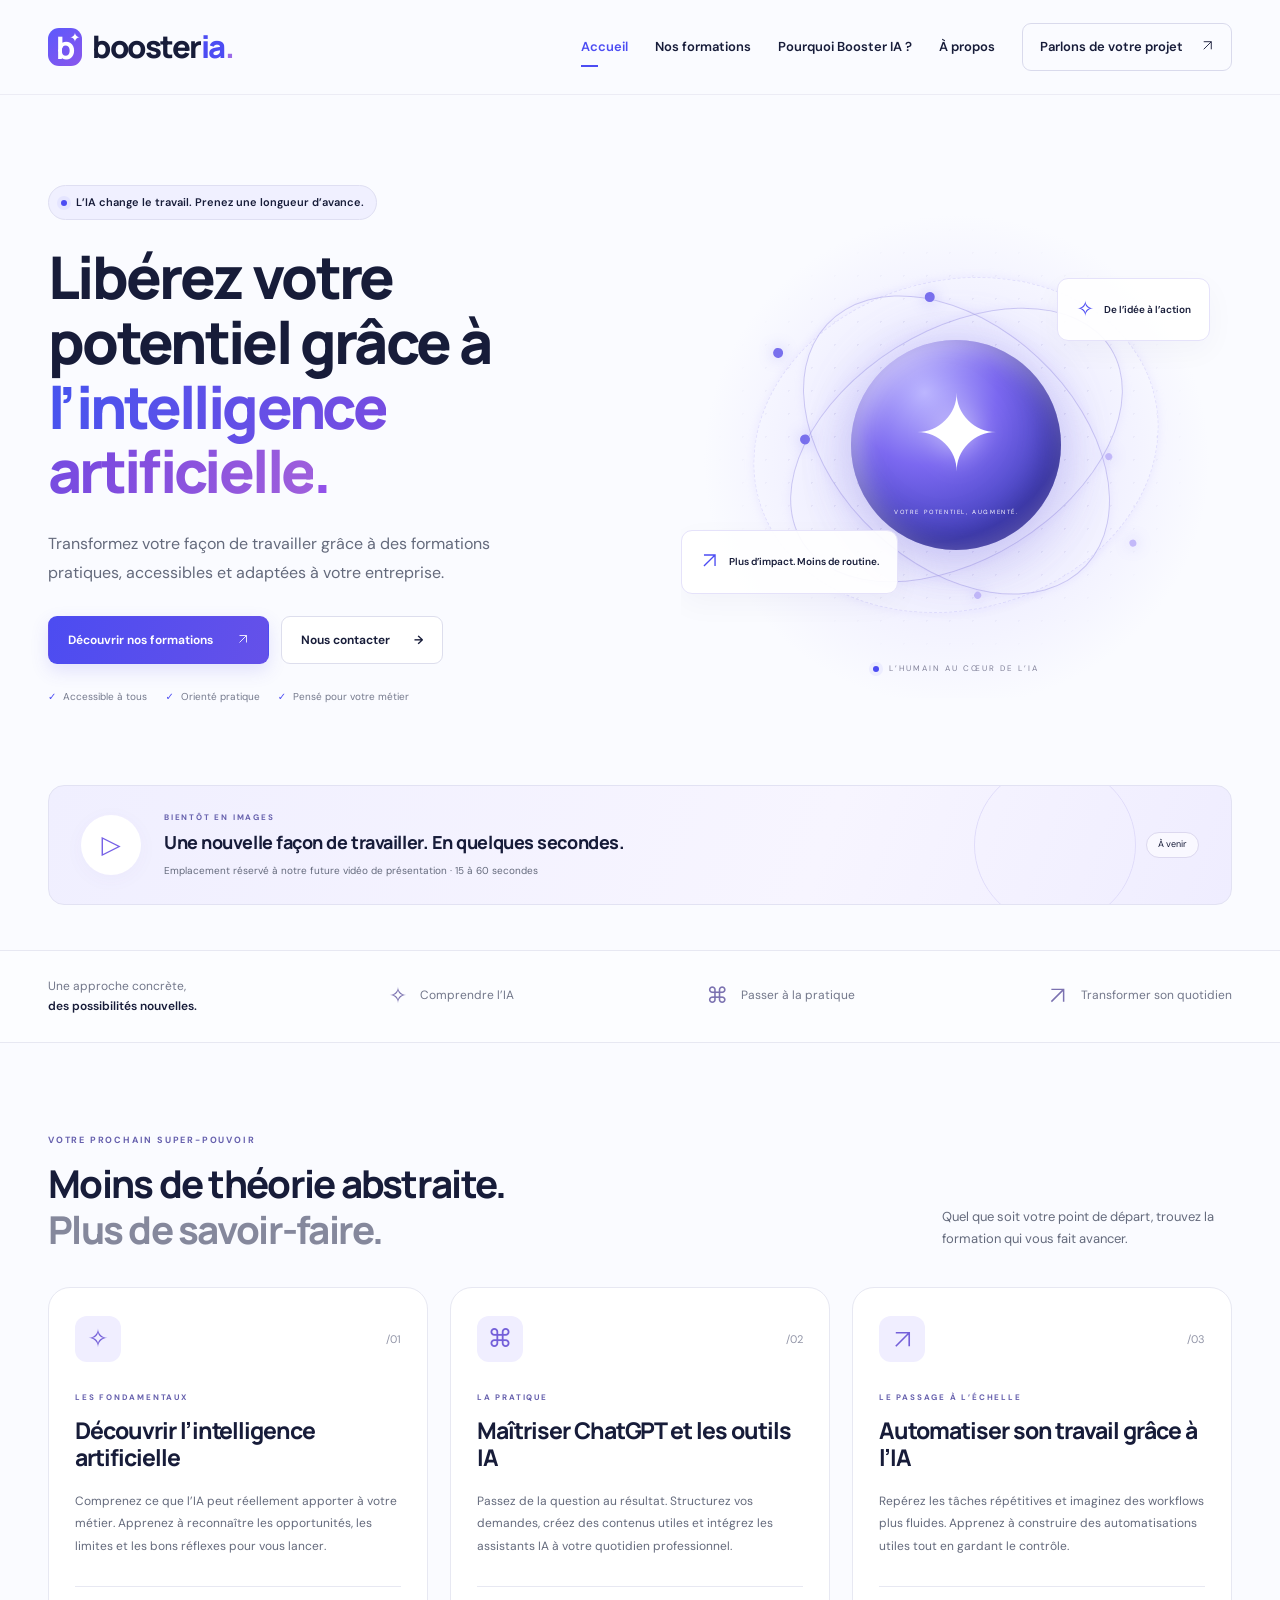
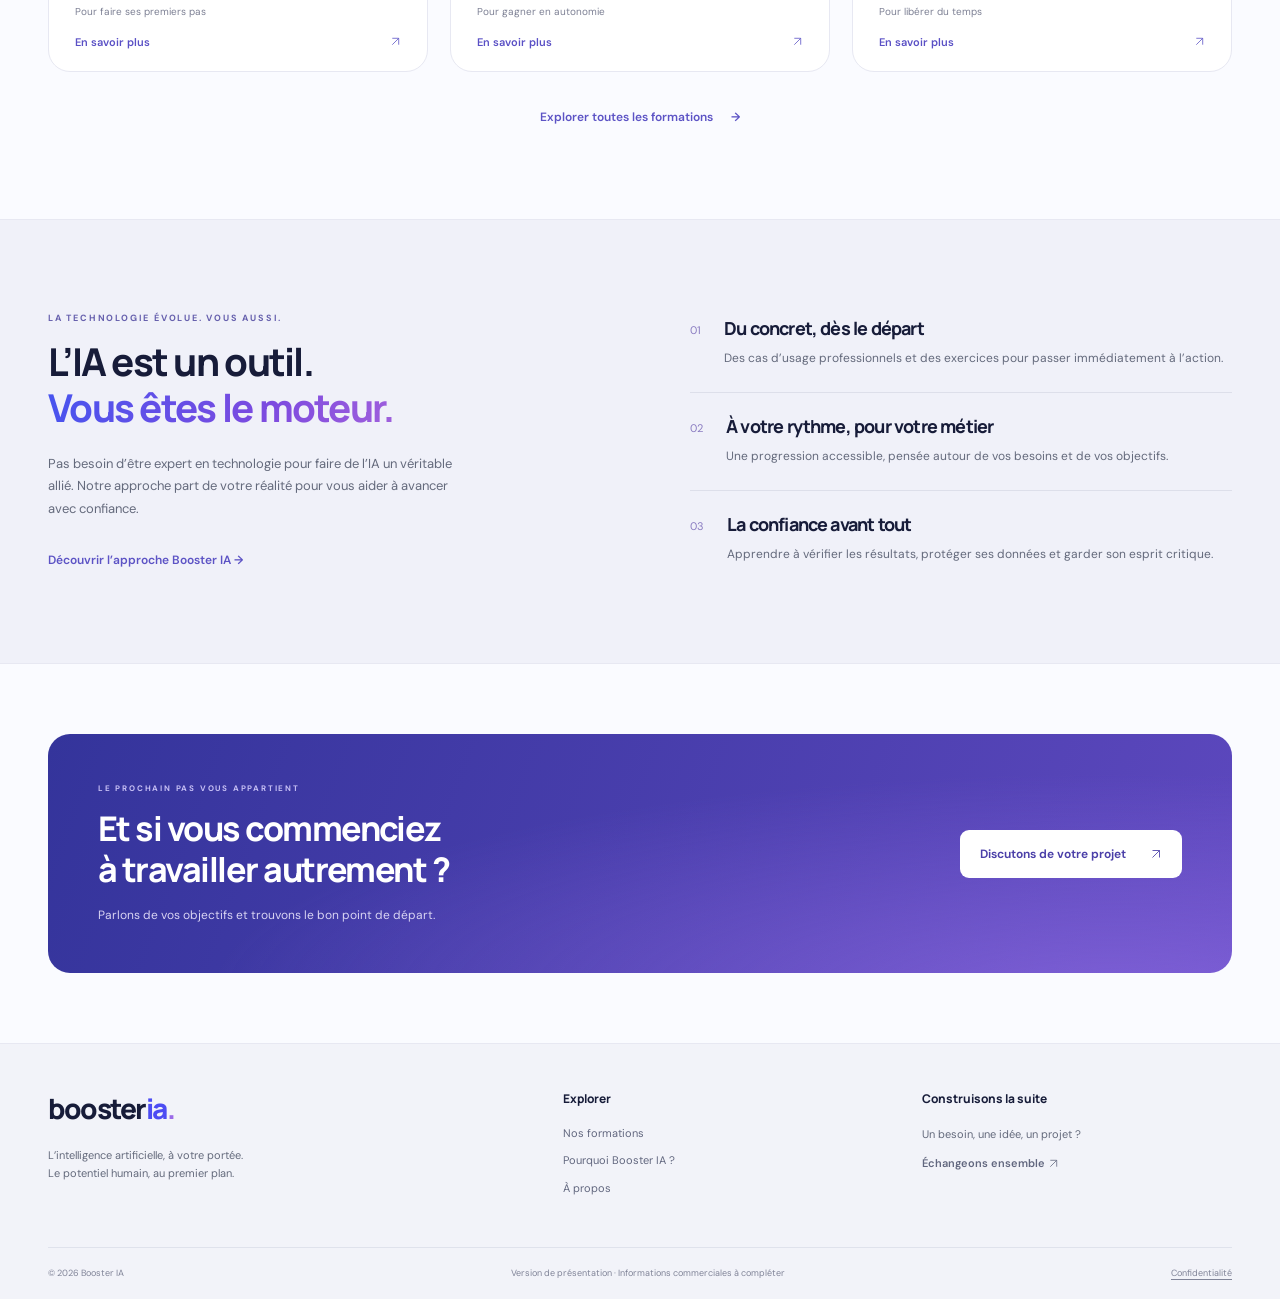
==== index.html @ 6ae35481 "Ajoute le site vitrine Booster IA responsive" ====
<!doctype html><html lang="fr"><head><meta charset="UTF-8"><meta name="viewport" content="width=device-width, initial-scale=1"><meta name="theme-color" content="#f8f9ff"><title>Booster IA — Formation à l’intelligence artificielle</title><meta name="description" content="Des formations pratiques à l’intelligence artificielle pour les professionnels et les entreprises. Découvrez l’IA, ChatGPT et l’automatisation."><meta property="og:title" content="Booster IA — Formation à l’intelligence artificielle"><meta property="og:description" content="Des formations pratiques à l’intelligence artificielle pour les professionnels et les entreprises. Découvrez l’IA, ChatGPT et l’automatisation."><meta property="og:type" content="website"><meta property="og:locale" content="fr_FR"><link rel="icon" type="image/svg+xml" href="assets/favicon.svg"><link rel="stylesheet" href="style.css"><script src="script.js" defer></script></head><body><a class="skip-link" href="#main">Aller au contenu</a><header class="site-header"><div class="container header-inner"><a href="index.html" class="brand" aria-label="Booster IA — Accueil"><span class="brand-icon">b<span>✦</span></span>booster<span class="brand-ia">ia</span><span class="brand-dot">.</span></a><button class="menu-toggle" aria-expanded="false" aria-controls="navigation" aria-label="Ouvrir le menu">☰</button><nav id="navigation" aria-label="Navigation principale"><a href="index.html">Accueil</a><a href="formations.html">Nos formations</a><a href="pourquoi.html">Pourquoi Booster IA ?</a><a href="a-propos.html">À propos</a><a href="contact.html" class="nav-cta">Parlons de votre projet <span><svg class="arrow-icon" viewBox="0 0 24 24" fill="none" stroke="currentColor" stroke-width="1.7" aria-hidden="true"><path d="M5 19 19 5M5 5h14v14"/></svg></span></a></nav></div></header><main id="main"><section class="hero container"><div class="hero-copy"><div class="pill"><span class="pulse"></span> L’IA change le travail. Prenez une longueur d’avance.</div><h1><span class="sr-only">Booster IA — </span>Libérez votre<br>potentiel grâce à<br><span class="gradient-text">l’intelligence<br>artificielle</span><span class="accent-dot">.</span></h1><p class="hero-description">Transformez votre façon de travailler grâce à des formations pratiques, accessibles et adaptées à votre entreprise.</p><div class="hero-actions"><a class="button primary" href="formations.html">Découvrir nos formations <span><svg class="arrow-icon" viewBox="0 0 24 24" fill="none" stroke="currentColor" stroke-width="1.7" aria-hidden="true"><path d="M5 19 19 5M5 5h14v14"/></svg></span></a><a class="button secondary" href="contact.html">Nous contacter <span>→</span></a></div><div class="hero-benefits"><span><i>✓</i> Accessible à tous</span><span><i>✓</i> Orienté pratique</span><span><i>✓</i> Pensé pour votre métier</span></div></div><div class="hero-art" aria-label="Illustration abstraite d’un réseau d’intelligence artificielle"><div class="art-grid"></div><div class="orbital orbit-one"></div><div class="orbital orbit-two"></div><div class="orbital orbit-three"></div><div class="core"><span>✦</span><small>VOTRE POTENTIEL, AUGMENTÉ.</small></div><div class="floating-tag tag-one"><span>✧</span> De l’idée à l’action</div><div class="floating-tag tag-two"><span><svg class="arrow-icon" viewBox="0 0 24 24" fill="none" stroke="currentColor" stroke-width="1.7" aria-hidden="true"><path d="M5 19 19 5M5 5h14v14"/></svg></span> Plus d’impact. Moins de routine.</div><div class="art-caption"><span class="pulse"></span> L’HUMAIN AU CŒUR DE L’IA</div></div></section><section class="container video-section"><div class="video-placeholder"><div class="video-symbol" aria-hidden="true">▷</div><div><span class="eyebrow">BIENTÔT EN IMAGES</span><h2>Une nouvelle façon de travailler. <br>En quelques secondes.</h2><p>Emplacement réservé à notre future vidéo de présentation · 15 à 60 secondes</p></div><span class="coming-badge">À venir</span></div></section><section class="principles-strip"><div class="container"><span>Une approche concrète,<br><strong>des possibilités nouvelles.</strong></span><span><b>✧</b> Comprendre l’IA</span><span><b>⌘</b> Passer à la pratique</span><span><b><svg class="arrow-icon" viewBox="0 0 24 24" fill="none" stroke="currentColor" stroke-width="1.7" aria-hidden="true"><path d="M5 19 19 5M5 5h14v14"/></svg></b> Transformer son quotidien</span></div></section><section class="container section"><div class="section-heading reveal"><div><span class="eyebrow">VOTRE PROCHAIN SUPER-POUVOIR</span><h2>Moins de théorie abstraite.<br><span class="muted">Plus de savoir-faire.</span></h2></div><p>Quel que soit votre point de départ, trouvez la formation qui vous fait avancer.</p></div><div class="course-grid"><article class="course-card reveal"><div class="card-top"><span class="course-icon">✧</span><span class="course-number">/01</span></div><span class="eyebrow">LES FONDAMENTAUX</span><h3>Découvrir l’intelligence artificielle</h3><p>Comprenez ce que l’IA peut réellement apporter à votre métier. Apprenez à reconnaître les opportunités, les limites et les bons réflexes pour vous lancer.</p><div class="card-bottom"><span>Pour faire ses premiers pas</span><a href="formations.html#decouvrir" aria-label="En savoir plus : Découvrir l’intelligence artificielle">En savoir plus <span><svg class="arrow-icon" viewBox="0 0 24 24" fill="none" stroke="currentColor" stroke-width="1.7" aria-hidden="true"><path d="M5 19 19 5M5 5h14v14"/></svg></span></a></div></article><article class="course-card reveal"><div class="card-top"><span class="course-icon">⌘</span><span class="course-number">/02</span></div><span class="eyebrow">LA PRATIQUE</span><h3>Maîtriser ChatGPT et les outils IA</h3><p>Passez de la question au résultat. Structurez vos demandes, créez des contenus utiles et intégrez les assistants IA à votre quotidien professionnel.</p><div class="card-bottom"><span>Pour gagner en autonomie</span><a href="formations.html#chatgpt" aria-label="En savoir plus : Maîtriser ChatGPT et les outils IA">En savoir plus <span><svg class="arrow-icon" viewBox="0 0 24 24" fill="none" stroke="currentColor" stroke-width="1.7" aria-hidden="true"><path d="M5 19 19 5M5 5h14v14"/></svg></span></a></div></article><article class="course-card reveal"><div class="card-top"><span class="course-icon"><svg class="arrow-icon" viewBox="0 0 24 24" fill="none" stroke="currentColor" stroke-width="1.7" aria-hidden="true"><path d="M5 19 19 5M5 5h14v14"/></svg></span><span class="course-number">/03</span></div><span class="eyebrow">LE PASSAGE À L’ÉCHELLE</span><h3>Automatiser son travail grâce à l’IA</h3><p>Repérez les tâches répétitives et imaginez des workflows plus fluides. Apprenez à construire des automatisations utiles tout en gardant le contrôle.</p><div class="card-bottom"><span>Pour libérer du temps</span><a href="formations.html#automatiser" aria-label="En savoir plus : Automatiser son travail grâce à l’IA">En savoir plus <span><svg class="arrow-icon" viewBox="0 0 24 24" fill="none" stroke="currentColor" stroke-width="1.7" aria-hidden="true"><path d="M5 19 19 5M5 5h14v14"/></svg></span></a></div></article></div><div class="section-link"><a class="text-link" href="formations.html">Explorer toutes les formations <span>→</span></a></div></section><section class="why-section"><div class="container why-layout"><div class="reveal"><span class="eyebrow">LA TECHNOLOGIE ÉVOLUE. VOUS AUSSI.</span><h2>L’IA est un outil.<br><span class="gradient-text">Vous êtes le moteur.</span></h2><p>Pas besoin d’être expert en technologie pour faire de l’IA un véritable allié. Notre approche part de votre réalité pour vous aider à avancer avec confiance.</p><a class="text-link" href="pourquoi.html">Découvrir l’approche Booster IA →</a></div><div class="benefit-list"><article class="reveal"><span>01</span><div><h3>Du concret, dès le départ</h3><p>Des cas d’usage professionnels et des exercices pour passer immédiatement à l’action.</p></div></article><article class="reveal"><span>02</span><div><h3>À votre rythme, pour votre métier</h3><p>Une progression accessible, pensée autour de vos besoins et de vos objectifs.</p></div></article><article class="reveal"><span>03</span><div><h3>La confiance avant tout</h3><p>Apprendre à vérifier les résultats, protéger ses données et garder son esprit critique.</p></div></article></div></div></section><section class="container"><div class="cta-panel reveal"><div><span class="eyebrow">LE PROCHAIN PAS VOUS APPARTIENT</span><h2>Et si vous commenciez<br>à travailler autrement ?</h2><p>Parlons de vos objectifs et trouvons le bon point de départ.</p></div><a class="button white" href="contact.html">Discutons de votre projet <svg class="arrow-icon" viewBox="0 0 24 24" fill="none" stroke="currentColor" stroke-width="1.7" aria-hidden="true"><path d="M5 19 19 5M5 5h14v14"/></svg></a></div></section></main><footer><div class="container footer-main"><div><a href="index.html" class="brand">booster<span class="brand-ia">ia</span><span class="brand-dot">.</span></a><p>L’intelligence artificielle, à votre portée.<br>Le potentiel humain, au premier plan.</p></div><div><h3>Explorer</h3><a href="formations.html">Nos formations</a><a href="pourquoi.html">Pourquoi Booster IA ?</a><a href="a-propos.html">À propos</a></div><div><h3>Construisons la suite</h3><p>Un besoin, une idée, un projet ?</p><a href="contact.html" class="text-link">Échangeons ensemble <svg class="arrow-icon" viewBox="0 0 24 24" fill="none" stroke="currentColor" stroke-width="1.7" aria-hidden="true"><path d="M5 19 19 5M5 5h14v14"/></svg></a></div></div><div class="container footer-bottom"><span>© <span id="year">2026</span> Booster IA</span><span>Version de présentation · Informations commerciales à compléter</span><button class="privacy-open">Confidentialité</button></div></footer><dialog id="privacy-dialog"><button class="dialog-close" aria-label="Fermer">×</button><span class="eyebrow">VOS DONNÉES</span><h2>En toute transparence.</h2><p>Cette version de présentation n’utilise ni outil de suivi ni cookie publicitaire. Les polices sont chargées depuis Google Fonts lorsque le réseau le permet ; cette requête communique notamment votre adresse IP au fournisseur. Le formulaire ne transmet aucune donnée et ne conserve pas votre message après la fermeture de la page.</p><p>Avant sa mise en service, les mentions légales, l’identité du responsable de traitement et les modalités de contact devront être complétées.</p></dialog></body></html>
---- style.css ----
@import url('https://fonts.googleapis.com/css2?family=DM+Sans:wght@400;450;500;550;600;650;700&family=Manrope:wght@400;500;600;650;700;750;800&display=swap');
:root{--ink:#171c39;--muted:#646a7c;--blue:#4c4cf3;--purple:#9156e9;--line:#e7e8f2;--paper:#fafbff;--radius:22px}*{box-sizing:border-box}html{scroll-behavior:smooth;scroll-padding-top:110px}body{margin:0;background:var(--paper);color:var(--ink);font-family:'DM Sans',system-ui,sans-serif;font-size:16px;line-height:1.7}a{color:inherit;text-decoration:none}button,input,select,textarea{font:inherit}button,a,input,textarea,select{-webkit-tap-highlight-color:transparent}button{cursor:pointer}button:focus-visible,a:focus-visible{outline:3px solid var(--blue);outline-offset:5px}input:focus,textarea:focus,select:focus{outline:2px solid var(--blue);outline-offset:2px}.container{width:min(1200px,calc(100% - 96px));margin-inline:auto}h1,h2,h3,.brand{font-family:Manrope,system-ui,sans-serif;line-height:1.2;letter-spacing:-.045em}h1,h2,h3,p{margin-top:0}h1{font-size:clamp(42px,4.6vw,66px);font-weight:800;line-height:1.1;margin-bottom:26px}h2{font-size:clamp(30px,3vw,42px);font-weight:750;margin-bottom:22px}h3{font-size:22px;font-weight:750}p{color:var(--muted)}.site-header{position:sticky;top:0;z-index:20;background:#fafbfff2;backdrop-filter:blur(18px);border-bottom:1px solid #ececf5}.header-inner{height:94px;display:flex;align-items:center;justify-content:space-between;gap:24px}.brand{display:inline-flex;align-items:center;font-weight:800;font-size:31px;letter-spacing:-1.5px;white-space:nowrap}.brand-ia{color:var(--blue)}.brand-dot{color:#9b6ae8}.brand-icon{position:relative;margin-right:10px;background:linear-gradient(140deg,#5c59fc,#8a56ec);width:34px;height:38px;border-radius:11px;color:#fff;display:grid;place-items:center;font-size:31px;line-height:1}.brand-icon span{position:absolute;right:3px;top:3px;font-size:13px}nav{display:flex;align-items:center;gap:27px;font-size:13px;font-weight:600}nav>a{position:relative;transition:color .2s}nav>a:hover,nav>a[aria-current=page]{color:var(--blue)}nav>a[aria-current=page]:not(.nav-cta):after{content:'';position:absolute;bottom:-9px;left:0;width:17px;height:2px;background:var(--blue)}.nav-cta{border:1px solid #d9daec;border-radius:9px;padding:12px 17px;display:flex;gap:18px}.nav-cta:hover{background:#eeedff}.menu-toggle{display:none}.hero{display:grid;grid-template-columns:1.12fr 1fr;gap:15px;align-items:center;min-height:690px;padding-block:62px 52px}.pill{display:inline-flex;align-items:center;gap:9px;font-size:11px;font-weight:600;border:1px solid #dfdff2;background:#f0f0ff;padding:7px 12px;border-radius:30px;margin-bottom:25px}.pulse{width:6px;height:6px;background:var(--blue);display:inline-block;border-radius:50%;box-shadow:0 0 0 4px #5353f412;flex-shrink:0}.gradient-text{background:linear-gradient(110deg,#4654ef 0%,#7e4bdf 65%,#a060dc);background-clip:text;-webkit-background-clip:text;color:transparent}.accent-dot{color:#9251e9}.hero-description{font-size:16px;max-width:455px;line-height:1.8;margin-bottom:28px}.hero-actions{display:flex;align-items:center;gap:12px}.button{border:1px solid transparent;border-radius:9px;padding:14px 19px;display:inline-flex;gap:24px;align-items:center;justify-content:center;font-size:12px;font-weight:650;line-height:1.5;transition:transform .2s,box-shadow .2s,background .2s}.button:hover{transform:translateY(-3px)}.primary{background:linear-gradient(110deg,#4c4cf1,#6551e9);color:#fff;box-shadow:0 7px 18px #514cea25}.primary:hover{box-shadow:0 9px 24px #514cea40}.secondary{border-color:#dddeed;background:white}.hero-benefits{display:flex;gap:18px;margin-top:24px;font-size:10px;color:#74798c}.hero-benefits i{font-style:normal;color:var(--blue);margin-right:4px}.hero-art{height:505px;position:relative;isolation:isolate;display:grid;place-items:center;background:radial-gradient(ellipse at 50% 53%,#cac3ff77,transparent 65%)}.art-grid{position:absolute;inset:5%;z-index:-1;background-image:radial-gradient(#8d88c5 1px,transparent 1px);background-size:23px 23px;mask-image:radial-gradient(ellipse,#0005,transparent 70%)}.core{width:210px;height:210px;border-radius:50%;display:flex;flex-direction:column;align-items:center;justify-content:center;color:#fff;background:radial-gradient(circle at 35% 25%,#bcb6ff,#7b68f0 35%,#4644c1 72%,#aaa2fd);box-shadow:inset -12px -14px 30px #29227280,inset 8px 10px 26px #fff8,0 0 50px #9990f955,0 20px 55px #5147bd25;animation:float 7s ease-in-out infinite;z-index:2}.core>span{font-size:104px;line-height:1.2;font-family:serif;color:#fff;filter:drop-shadow(0 0 14px #fff8)}.core small{font-size:6px;letter-spacing:1.6px;margin-top:10px}.orbital{position:absolute;width:365px;height:230px;border:1px solid #a8a1e88c;border-radius:50%;transform:rotate(-32deg);box-shadow:0 0 10px #c7c0ff33}.orbital:before,.orbital:after{content:'';position:absolute;width:10px;height:10px;top:24px;left:51px;border-radius:50%;background:#7970ed;box-shadow:0 0 15px #7165f366}.orbital:after{top:auto;left:auto;right:55px;bottom:20px;background:#c3b9f9;width:7px;height:7px}.orbit-two{width:355px;height:240px;transform:rotate(43deg)}.orbit-three{width:410px;height:330px;transform:rotate(-15deg);border-style:dashed;border-color:#b3acf54d}.floating-tag{position:absolute;display:flex;align-items:center;gap:10px;z-index:3;padding:13px 18px;background:#ffffffeb;border:1px solid #e5e2fa;border-radius:11px;font-size:10px;font-weight:600;box-shadow:0 10px 30px #24205009;animation:float 7s ease-in-out infinite}.floating-tag>span{font-size:21px;color:var(--blue)}.tag-one{top:85px;right:22px}.tag-two{bottom:104px;left:0;animation-delay:-3s}.art-caption{position:absolute;bottom:22px;display:flex;align-items:center;gap:10px;font-size:8px;letter-spacing:2px;color:#818199}.video-section{padding-bottom:45px}.video-placeholder{position:relative;display:flex;align-items:center;gap:23px;padding:25px 32px;border-radius:16px;border:1px solid #e2e2f3;background:linear-gradient(110deg,#f0efff,#f7f5ff 65%,#efedff);overflow:hidden}.video-placeholder:after{content:'';position:absolute;width:160px;height:160px;right:95px;border:1px solid #e0dcfa;border-radius:50%;pointer-events:none}.video-symbol{width:60px;height:60px;border-radius:50%;background:#fff;display:grid;place-items:center;color:#7560e6;font-size:25px;flex-shrink:0;box-shadow:0 4px 20px #6250aa0a}.eyebrow{font-size:9px;letter-spacing:1.8px;font-weight:700;color:#6660ad;display:block;margin-bottom:13px}.video-placeholder .eyebrow{font-size:8px;margin-bottom:5px}.video-placeholder h2{font-size:18px;letter-spacing:-.025em;margin-bottom:7px;line-height:1.4}.video-placeholder h2 br{display:none}.video-placeholder p{font-size:10px;margin:0}.coming-badge{margin-left:auto;background:#fff9;border:1px solid #dcd8ef;padding:4px 11px;border-radius:20px;font-size:9px;white-space:nowrap;z-index:1}.principles-strip{border-block:1px solid var(--line);background:#fff8}.principles-strip>.container{display:flex;justify-content:space-between;align-items:center;gap:25px;padding-block:25px;font-size:12px;color:#72778a}.principles-strip strong{color:var(--ink);font-weight:600}.principles-strip b{font-size:22px;color:#7b72b0;margin-right:10px;vertical-align:middle;font-weight:400}.section{padding-block:90px}.section-heading{display:flex;justify-content:space-between;align-items:flex-end;gap:50px;margin-bottom:34px}.section-heading h2{margin-bottom:0}.section-heading>p{max-width:290px;font-size:13px;margin-bottom:3px}.muted{color:#85889c}.course-grid{display:grid;grid-template-columns:repeat(3,1fr);gap:22px}.course-card{padding:28px 26px 0;border:1px solid var(--line);background:#fff;border-radius:var(--radius);transition:transform .25s,box-shadow .25s;display:flex;flex-direction:column}.course-card:hover{transform:translateY(-5px);box-shadow:0 16px 40px #35305e0c}.card-top{display:flex;justify-content:space-between;align-items:center;margin-bottom:29px}.course-icon{width:46px;height:46px;background:#f0eeff;display:inline-grid;place-items:center;color:#7460d9;font-size:25px;border-radius:12px}.course-number{font-size:11px;color:#9295a7}.course-card .eyebrow{font-size:8px;margin-bottom:12px}.course-card h3{font-size:23px;min-height:58px;margin-bottom:15px}.course-card>p{font-size:12px;line-height:1.9;flex:1;margin-bottom:28px}.card-bottom{border-top:1px solid var(--line);padding-block:16px}.card-bottom>span{display:block;font-size:10px;color:#7d8094;margin-bottom:10px}.card-bottom>a{display:flex;justify-content:space-between;color:#5a50c5;font-size:11px;font-weight:600;padding-block:3px}.section-link{text-align:center;margin-top:30px}.text-link{font-size:12px;font-weight:600;color:#5c53c5;display:inline-flex;gap:18px;align-items:center}.text-link:hover{text-decoration:underline;text-underline-offset:5px}.why-section{padding-block:75px;background:#f0f1f9;border-block:1px solid #e7e8f2}.why-layout{display:grid;grid-template-columns:1fr 1fr;gap:100px;align-items:center}.why-layout>div>p{font-size:13px;max-width:420px;margin-bottom:25px}.benefit-list article{display:flex;gap:23px;padding:23px 0;border-bottom:1px solid #dddfea}.benefit-list article:last-child{border-bottom:0}.benefit-list article>span{color:#8a7cc1;font-size:11px;padding-top:3px}.benefit-list h3{font-size:18px;margin-bottom:9px}.benefit-list p{font-size:12px;margin:0}.cta-panel{margin-block:70px;display:flex;align-items:center;justify-content:space-between;gap:30px;padding:48px 50px;border-radius:22px;background:radial-gradient(ellipse at 90% 110%,#9d75ed88,transparent 60%),linear-gradient(110deg,#34349b,#5d48be);color:#fff;overflow:hidden}.cta-panel .eyebrow{color:#c7c0f5;font-size:8px}.cta-panel h2{font-size:34px;margin-bottom:15px}.cta-panel p{font-size:12px;color:#d9d4f3;margin:0}.white{background:white;color:#4a3fa8;white-space:nowrap}footer{background:#f2f3f9;border-top:1px solid var(--line);padding-top:48px}.footer-main{display:grid;grid-template-columns:1.5fr 1fr 1fr;gap:50px;padding-bottom:40px}.footer-main .brand{font-size:28px}.footer-main p,.footer-main>div>a:not(.brand){font-size:11px}.footer-main p{margin-top:18px}.footer-main h3{font-size:12px;letter-spacing:0;margin-bottom:17px}.footer-main>div>a:not(.brand){display:block;color:#62677f;margin-bottom:9px}.footer-main>div>a:hover{color:var(--blue)}.footer-bottom{border-top:1px solid #dfe2ec;display:flex;align-items:center;justify-content:space-between;gap:20px;padding-block:18px;color:#808498;font-size:9px}.privacy-open{border:0;background:none;color:inherit;font-size:inherit;padding:0;text-decoration:underline;text-underline-offset:3px}.page-intro{padding-block:85px 55px;max-width:1050px}.page-intro h1{font-size:clamp(40px,4.7vw,62px)}.page-intro>p{max-width:680px;font-size:17px}.program-detail{display:grid;grid-template-columns:1fr 1fr;gap:80px;padding-block:52px;border-top:1px solid var(--line);scroll-margin-top:100px}.program-detail h2{font-size:31px}.program-detail p{font-size:14px}.program-detail h3{font-size:18px;margin-top:30px}.check-list{list-style:none;padding:0;margin-block:20px}.check-list li{padding:10px 0 10px 26px;position:relative;color:#62677d;font-size:14px}.check-list li:before{content:'✓';position:absolute;left:0;color:var(--blue)}.note,.editorial-note p{font-size:12px!important;line-height:1.7}.note{padding-top:15px;border-top:1px solid var(--line)}.feature-grid{display:grid;grid-template-columns:1fr 1fr;gap:22px}.feature{border:1px solid var(--line);border-radius:20px;padding:35px;background:white}.feature h2{font-size:24px;margin-top:24px;margin-bottom:14px}.feature p{font-size:14px;margin-bottom:0}.steps{display:grid;grid-template-columns:repeat(3,1fr);gap:45px}.steps article{border-top:1px solid #d7d7ed;padding-top:22px}.steps article>span{color:var(--blue);font-size:14px}.steps h3{margin-top:15px}.steps p{font-size:14px}.about-layout{display:grid;grid-template-columns:1fr 1fr;gap:75px;align-items:center;padding-top:10px}.about-visual{height:490px;border-radius:25px;background:radial-gradient(circle at 50% 35%,#cac3ff,#e9e5ff 50%,#f0effa);display:flex;flex-direction:column;align-items:center;justify-content:center}.about-visual>span{font-size:170px;color:#7260db;text-shadow:0 15px 35px #8a7acc40}.about-visual p{font-family:Manrope,system-ui,sans-serif;color:#544980;font-size:25px;font-weight:700;letter-spacing:-1px;text-align:center}.about-layout>div>p{font-size:14px}.editorial-note{border-left:3px solid #a596de;background:#f0eef9;padding:17px 20px;margin-top:30px}.editorial-note strong{font-size:12px}.editorial-note p{margin:6px 0 0}.contact-layout{display:grid;grid-template-columns:.85fr 1.3fr;gap:80px;padding-bottom:90px}.contact-layout aside>h2{font-size:30px;margin-top:25px}.contact-layout aside>p{font-size:14px}form{background:#fff;border:1px solid var(--line);border-radius:22px;padding:35px}.form-row{display:grid;grid-template-columns:1fr 1fr;gap:18px}.field{margin-bottom:20px}.field>label{display:block;font-size:12px;font-weight:600;margin-bottom:8px}label>span:not(.optional){color:#7360bf}.optional{font-weight:400;color:#888b9a}input:not([type=checkbox]),select,textarea{display:block;width:100%;border:1px solid #dfe0eb;border-radius:8px;padding:12px 13px;color:var(--ink);background:#fcfcff;font-size:13px;min-width:0}textarea{resize:vertical}input::placeholder,textarea::placeholder{color:#9294a5}.consent{display:flex!important;align-items:flex-start;gap:10px;line-height:1.7}.consent input{margin-top:4px;accent-color:var(--blue);flex-shrink:0}.consent>span{color:#6d7186!important;font-weight:400;font-size:11px}.form-note{font-size:10px;margin-top:14px}.field-error{display:block;color:#b33357;font-size:11px;margin-top:5px}[aria-invalid=true]{border-color:#b33357!important}#form-status:empty{display:none}#form-status{padding:16px;background:#edf7f2;color:#285e47;border-radius:8px;font-size:13px;margin-top:20px}dialog{border:1px solid var(--line);border-radius:20px;padding:40px;max-width:560px;width:calc(100% - 40px);box-shadow:0 30px 100px #19143833;color:var(--ink)}dialog::backdrop{background:#14133077;backdrop-filter:blur(5px)}dialog h2{font-size:30px}dialog p{font-size:14px}.dialog-close{position:absolute;right:15px;top:10px;border:0;background:none;font-size:28px;color:var(--muted)}.skip-link{position:fixed;top:-100px;left:20px;z-index:100;background:white;padding:12px;color:var(--blue)}.skip-link:focus{top:10px}.sr-only{position:absolute;width:1px;height:1px;padding:0;margin:-1px;overflow:hidden;clip:rect(0,0,0,0);white-space:nowrap;border:0}.js-reveal{opacity:0;transform:translateY(18px);transition:opacity .6s,transform .6s}.js-reveal.visible{opacity:1;transform:none}@keyframes float{0%,100%{transform:translateY(0)}50%{transform:translateY(-12px)}}
@media(min-width:1500px){.hero{min-height:730px}.hero-art{height:550px}}@media(max-width:1100px){.container{width:calc(100% - 60px)}nav{gap:17px;font-size:11px}.hero{gap:0}.hero h1{font-size:51px}.hero-actions{gap:8px}.hero-actions .button{font-size:10px;padding:13px}.hero-art{transform:scale(.88)}.hero-benefits{gap:10px;font-size:9px}.why-layout{gap:50px}.course-card{padding:24px 20px 0}.course-card h3{font-size:21px}.contact-layout{gap:40px}.cta-panel{padding:40px}.header-inner{height:82px}}
@media(max-width:800px){.container{width:calc(100% - 40px)}.header-inner{height:76px}.brand{font-size:28px}.menu-toggle{display:block;background:#f0eeff;color:#5147b6;border:1px solid #dedaf3;border-radius:8px;width:40px;height:40px;font-size:21px}nav{display:none;position:absolute;top:76px;left:0;right:0;padding:24px;background:#fafbff;box-shadow:0 15px 20px #25204b0b;flex-direction:column;align-items:stretch;font-size:14px;gap:20px}nav.open{display:flex}.nav-cta{justify-content:space-between}nav>a[aria-current=page]:after{display:none}.hero{grid-template-columns:1fr 0.8fr;min-height:610px;padding-top:40px}.hero h1{font-size:43px}.pill{font-size:9px;padding:6px 9px}.hero-description{font-size:14px}.hero-actions{align-items:stretch;flex-direction:column;max-width:270px}.hero-actions .button{font-size:12px;justify-content:space-between}.hero-benefits{flex-wrap:wrap;gap:8px 12px}.hero-art{transform:scale(.72);margin-inline:-60px;height:470px}.tag-one{right:-20px}.tag-two{left:-15px}.principles-strip>.container{flex-wrap:wrap;gap:20px;justify-content:flex-start}.principles-strip>.container>span{width:calc(50% - 10px);font-size:11px}.section{padding-block:60px}.section-heading{align-items:flex-start;gap:20px}.section-heading>p{max-width:220px}.course-grid{gap:14px}.course-card{padding:22px 16px 0}.course-card h3{font-size:19px;min-height:70px}.course-card>p{font-size:11px}.course-card .eyebrow{font-size:7px;letter-spacing:1px}.card-bottom>span{font-size:9px}.why-layout{gap:35px}.why-layout h2{font-size:30px}.cta-panel h2{font-size:29px}.cta-panel{padding:32px;flex-direction:column;align-items:flex-start}.footer-main{gap:25px;grid-template-columns:1.3fr 1fr 1fr}.footer-bottom{flex-wrap:wrap}.page-intro{padding-block:60px 35px}.program-detail{gap:35px}.contact-layout{grid-template-columns:1fr;gap:35px}.contact-layout aside{max-width:650px}.about-layout{gap:35px}.about-visual{height:430px}.about-visual p{font-size:21px}.about-layout h2{font-size:29px}}
@media(max-width:580px){.hero{display:flex;flex-direction:column;align-items:stretch;padding-block:32px 10px}.hero h1{font-size:clamp(39px,10.5vw,55px)}.hero h1 br:nth-of-type(3){display:none}.hero-description{max-width:390px}.hero-actions{max-width:none;flex-direction:row;gap:10px}.hero-actions .button{font-size:10px;padding:13px 11px;gap:9px}.hero-benefits{font-size:9px}.hero-art{margin:-25px -20px -35px;transform:scale(.8);height:400px}.tag-one{right:12px;top:50px}.tag-two{left:5px;bottom:65px}.art-caption{bottom:0}.video-section{padding-bottom:30px}.video-placeholder{padding:22px 18px;gap:15px;align-items:flex-start}.video-symbol{width:40px;height:40px;font-size:20px}.video-placeholder h2{font-size:15px}.video-placeholder p{font-size:9px;max-width:220px}.coming-badge{position:absolute;right:12px;top:14px;font-size:7px;padding:2px 7px}.video-placeholder .eyebrow{font-size:7px;letter-spacing:1px}.video-placeholder:after{right:-80px}.section-heading{flex-direction:column;gap:18px}.section-heading>p{max-width:340px}.course-grid{grid-template-columns:1fr;gap:18px}.course-card{padding:25px 25px 0}.course-card h3{font-size:24px;min-height:0;max-width:280px}.course-card>p{font-size:13px}.course-card .eyebrow{font-size:9px}.card-top{margin-bottom:22px}.card-bottom{display:flex;align-items:center;justify-content:space-between;gap:10px}.card-bottom>span{font-size:9px;margin:0}.card-bottom>a{gap:12px}.why-layout{grid-template-columns:1fr;gap:20px}.why-section{padding-block:48px}.cta-panel{margin-block:45px;padding:30px 25px}.cta-panel h2{font-size:27px}.cta-panel .button{font-size:11px}.footer-main{grid-template-columns:1fr 1fr;gap:25px}.footer-main>div:first-child{grid-column:1/-1}.footer-main p{margin-top:12px}.footer-bottom{gap:8px 15px}.footer-bottom>span:nth-child(2){order:3;width:100%}.footer-bottom .privacy-open{margin-left:auto}.page-intro h1{font-size:39px}.page-intro>p{font-size:15px}.program-detail{grid-template-columns:1fr;gap:15px;padding-block:35px}.program-detail h2{font-size:28px}.program-detail h3{margin-top:0}.feature-grid{grid-template-columns:1fr}.feature{padding:28px}.steps{grid-template-columns:1fr;gap:20px}.steps h3{margin-bottom:10px}.about-layout{grid-template-columns:1fr}.about-visual{height:300px}.about-visual>span{font-size:120px}.about-visual p{font-size:22px}.form-row{grid-template-columns:1fr;gap:0}form{padding:24px 20px}.contact-layout{padding-bottom:50px}dialog{padding:35px 25px}.pill{font-size:8px}h2{font-size:30px}}
@media(prefers-reduced-motion:reduce){html{scroll-behavior:auto}*,*:before,*:after{animation:none!important;transition:none!important}.js-reveal{opacity:1;transform:none}}
/* Keep decorative orbits inside the illustration on narrow screens. */
.hero-art{overflow:clip}.video-placeholder h2 br:after{content:' '}
@media(max-width:580px){.hero-art{overflow:visible;clip-path:inset(-15px 0 -15px 0)}}

.arrow-icon{width:1em;height:1em;display:inline-block;vertical-align:-.1em;flex-shrink:0}.course-icon .arrow-icon{width:23px;height:23px}.floating-tag .arrow-icon{width:19px;height:19px}.principles-strip b .arrow-icon{width:21px;height:21px}
@media(max-width:580px){.hero-art{overflow:clip}}
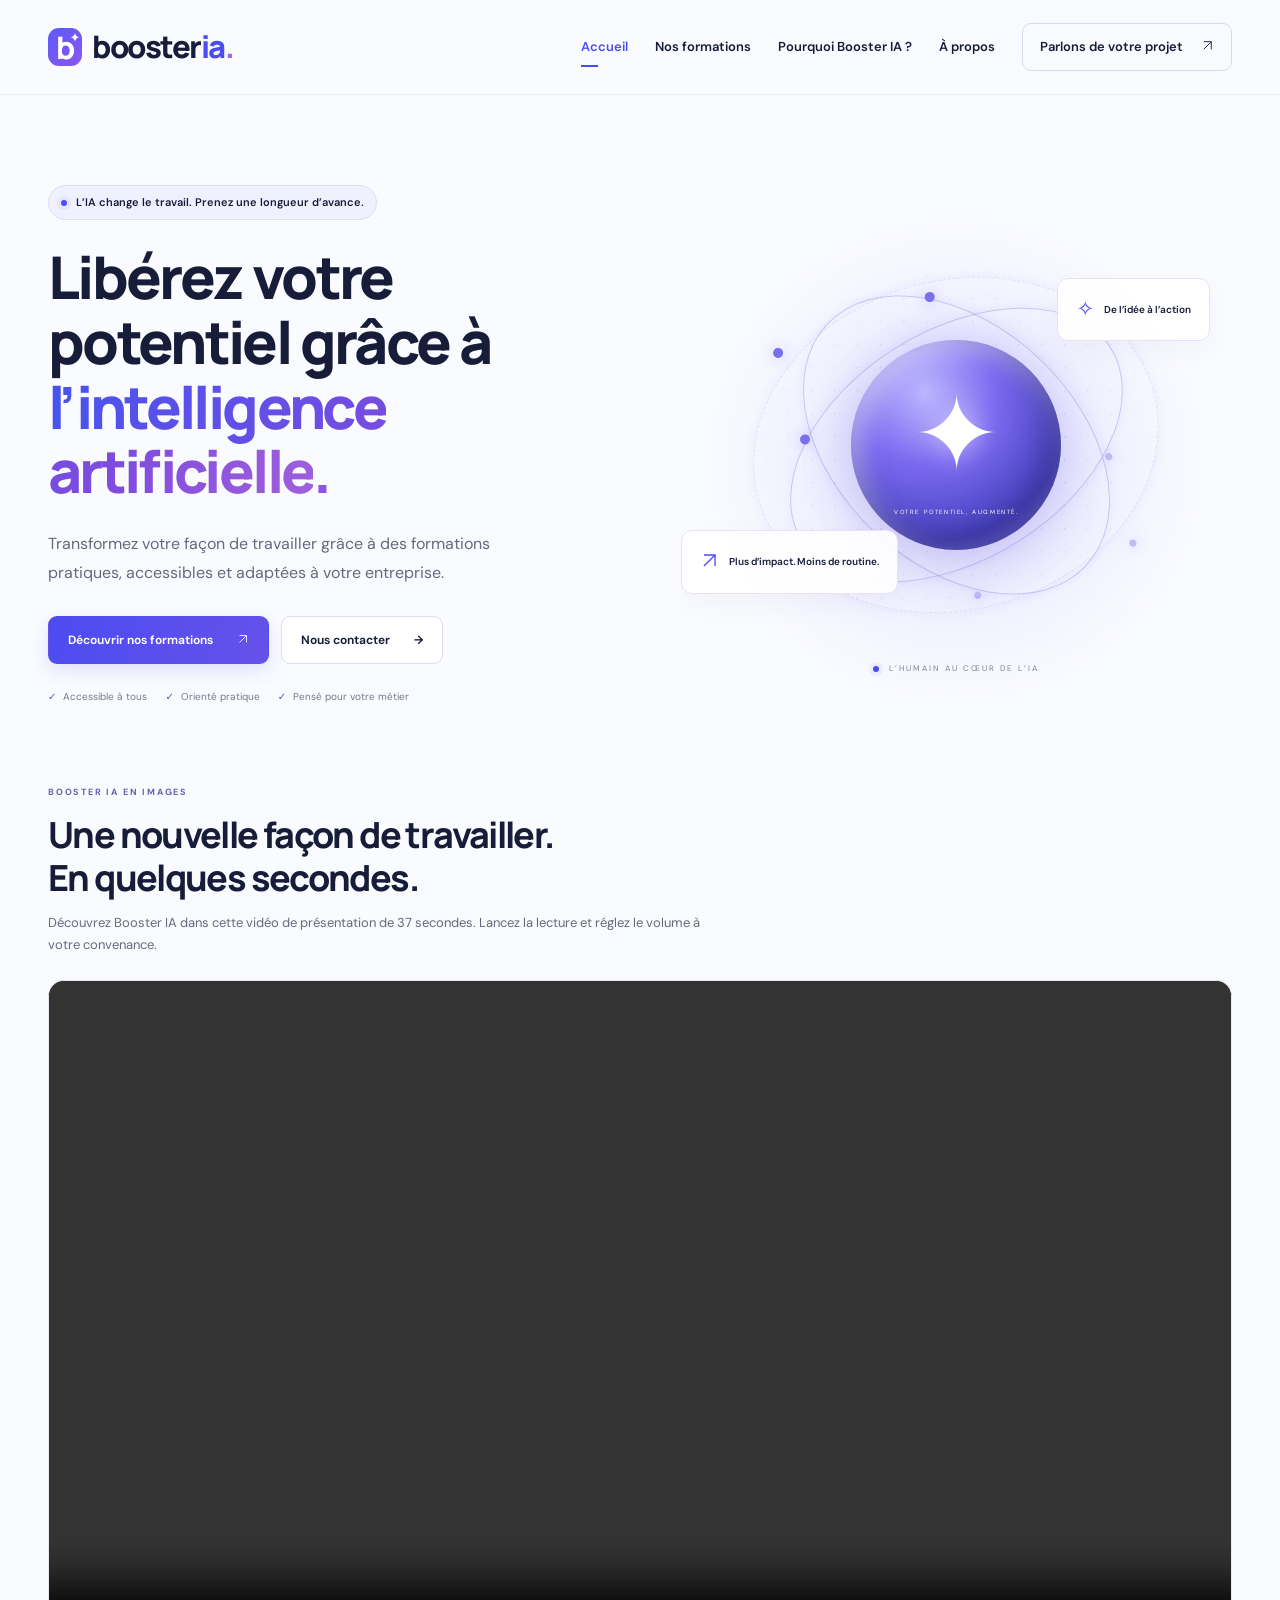
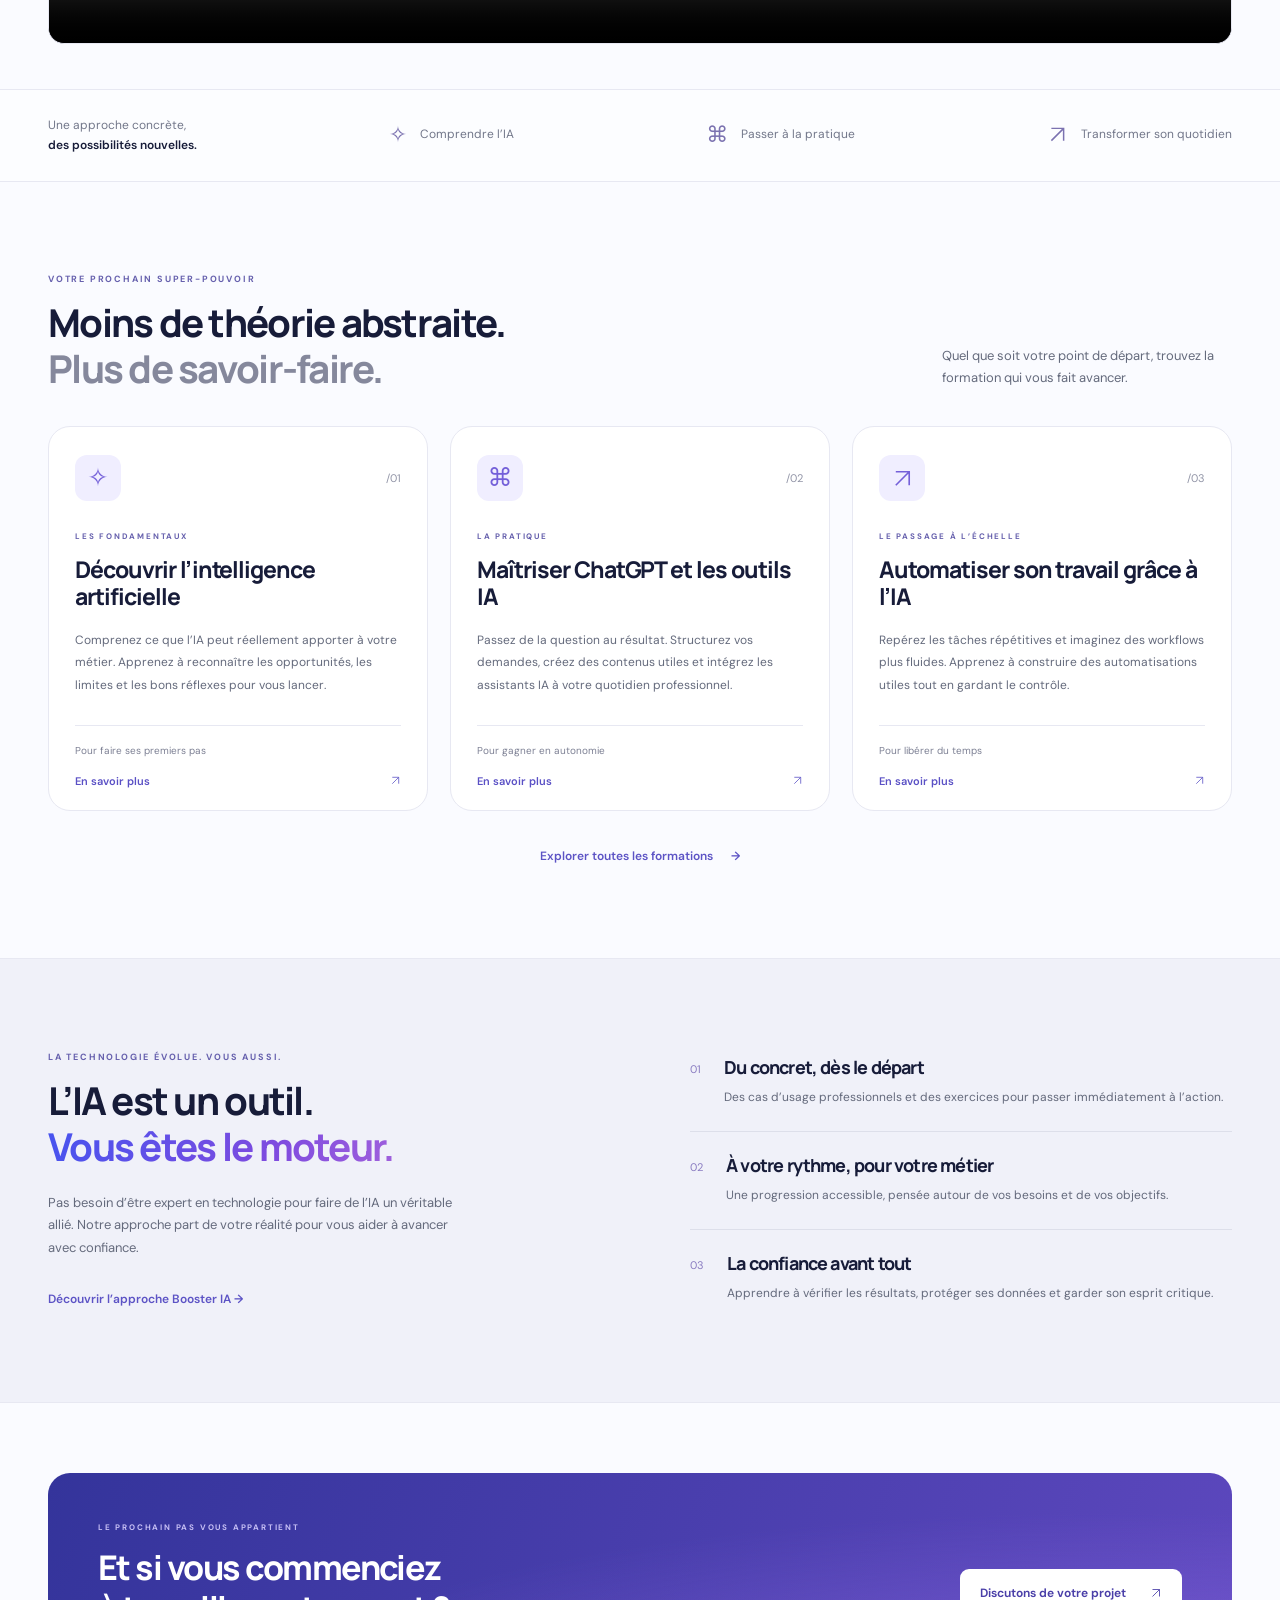
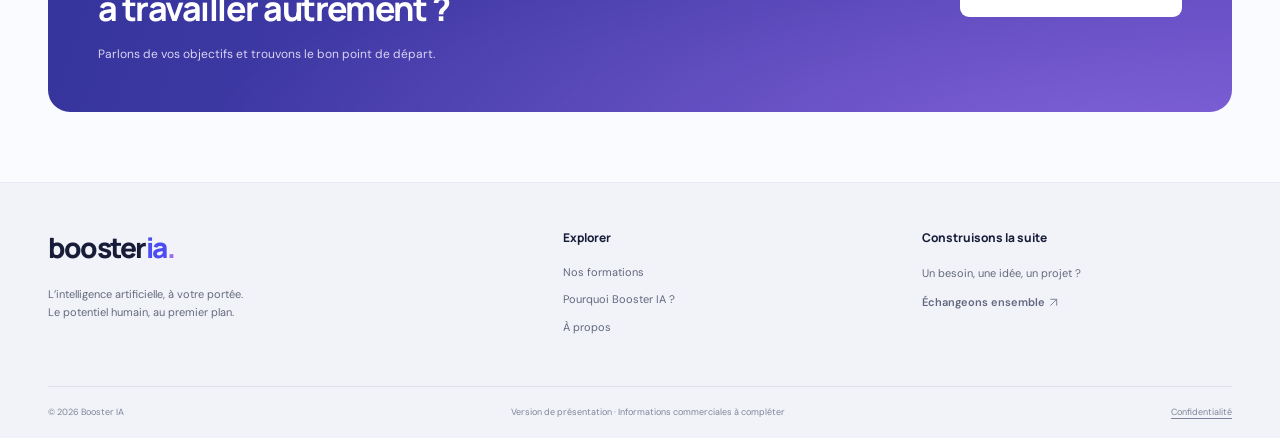
==== commit edadb5a6: "Intègre la vidéo de présentation sur la page d’accueil" ====
--- a/index.html
+++ b/index.html
@@ -1 +1 @@
-<!doctype html><html lang="fr"><head><meta charset="UTF-8"><meta name="viewport" content="width=device-width, initial-scale=1"><meta name="theme-color" content="#f8f9ff"><title>Booster IA — Formation à l’intelligence artificielle</title><meta name="description" content="Des formations pratiques à l’intelligence artificielle pour les professionnels et les entreprises. Découvrez l’IA, ChatGPT et l’automatisation."><meta property="og:title" content="Booster IA — Formation à l’intelligence artificielle"><meta property="og:description" content="Des formations pratiques à l’intelligence artificielle pour les professionnels et les entreprises. Découvrez l’IA, ChatGPT et l’automatisation."><meta property="og:type" content="website"><meta property="og:locale" content="fr_FR"><link rel="icon" type="image/svg+xml" href="assets/favicon.svg"><link rel="stylesheet" href="style.css"><script src="script.js" defer></script></head><body><a class="skip-link" href="#main">Aller au contenu</a><header class="site-header"><div class="container header-inner"><a href="index.html" class="brand" aria-label="Booster IA — Accueil"><span class="brand-icon">b<span>✦</span></span>booster<span class="brand-ia">ia</span><span class="brand-dot">.</span></a><button class="menu-toggle" aria-expanded="false" aria-controls="navigation" aria-label="Ouvrir le menu">☰</button><nav id="navigation" aria-label="Navigation principale"><a href="index.html">Accueil</a><a href="formations.html">Nos formations</a><a href="pourquoi.html">Pourquoi Booster IA ?</a><a href="a-propos.html">À propos</a><a href="contact.html" class="nav-cta">Parlons de votre projet <span><svg class="arrow-icon" viewBox="0 0 24 24" fill="none" stroke="currentColor" stroke-width="1.7" aria-hidden="true"><path d="M5 19 19 5M5 5h14v14"/></svg></span></a></nav></div></header><main id="main"><section class="hero container"><div class="hero-copy"><div class="pill"><span class="pulse"></span> L’IA change le travail. Prenez une longueur d’avance.</div><h1><span class="sr-only">Booster IA — </span>Libérez votre<br>potentiel grâce à<br><span class="gradient-text">l’intelligence<br>artificielle</span><span class="accent-dot">.</span></h1><p class="hero-description">Transformez votre façon de travailler grâce à des formations pratiques, accessibles et adaptées à votre entreprise.</p><div class="hero-actions"><a class="button primary" href="formations.html">Découvrir nos formations <span><svg class="arrow-icon" viewBox="0 0 24 24" fill="none" stroke="currentColor" stroke-width="1.7" aria-hidden="true"><path d="M5 19 19 5M5 5h14v14"/></svg></span></a><a class="button secondary" href="contact.html">Nous contacter <span>→</span></a></div><div class="hero-benefits"><span><i>✓</i> Accessible à tous</span><span><i>✓</i> Orienté pratique</span><span><i>✓</i> Pensé pour votre métier</span></div></div><div class="hero-art" aria-label="Illustration abstraite d’un réseau d’intelligence artificielle"><div class="art-grid"></div><div class="orbital orbit-one"></div><div class="orbital orbit-two"></div><div class="orbital orbit-three"></div><div class="core"><span>✦</span><small>VOTRE POTENTIEL, AUGMENTÉ.</small></div><div class="floating-tag tag-one"><span>✧</span> De l’idée à l’action</div><div class="floating-tag tag-two"><span><svg class="arrow-icon" viewBox="0 0 24 24" fill="none" stroke="currentColor" stroke-width="1.7" aria-hidden="true"><path d="M5 19 19 5M5 5h14v14"/></svg></span> Plus d’impact. Moins de routine.</div><div class="art-caption"><span class="pulse"></span> L’HUMAIN AU CŒUR DE L’IA</div></div></section><section class="container video-section"><div class="video-placeholder"><div class="video-symbol" aria-hidden="true">▷</div><div><span class="eyebrow">BIENTÔT EN IMAGES</span><h2>Une nouvelle façon de travailler. <br>En quelques secondes.</h2><p>Emplacement réservé à notre future vidéo de présentation · 15 à 60 secondes</p></div><span class="coming-badge">À venir</span></div></section><section class="principles-strip"><div class="container"><span>Une approche concrète,<br><strong>des possibilités nouvelles.</strong></span><span><b>✧</b> Comprendre l’IA</span><span><b>⌘</b> Passer à la pratique</span><span><b><svg class="arrow-icon" viewBox="0 0 24 24" fill="none" stroke="currentColor" stroke-width="1.7" aria-hidden="true"><path d="M5 19 19 5M5 5h14v14"/></svg></b> Transformer son quotidien</span></div></section><section class="container section"><div class="section-heading reveal"><div><span class="eyebrow">VOTRE PROCHAIN SUPER-POUVOIR</span><h2>Moins de théorie abstraite.<br><span class="muted">Plus de savoir-faire.</span></h2></div><p>Quel que soit votre point de départ, trouvez la formation qui vous fait avancer.</p></div><div class="course-grid"><article class="course-card reveal"><div class="card-top"><span class="course-icon">✧</span><span class="course-number">/01</span></div><span class="eyebrow">LES FONDAMENTAUX</span><h3>Découvrir l’intelligence artificielle</h3><p>Comprenez ce que l’IA peut réellement apporter à votre métier. Apprenez à reconnaître les opportunités, les limites et les bons réflexes pour vous lancer.</p><div class="card-bottom"><span>Pour faire ses premiers pas</span><a href="formations.html#decouvrir" aria-label="En savoir plus : Découvrir l’intelligence artificielle">En savoir plus <span><svg class="arrow-icon" viewBox="0 0 24 24" fill="none" stroke="currentColor" stroke-width="1.7" aria-hidden="true"><path d="M5 19 19 5M5 5h14v14"/></svg></span></a></div></article><article class="course-card reveal"><div class="card-top"><span class="course-icon">⌘</span><span class="course-number">/02</span></div><span class="eyebrow">LA PRATIQUE</span><h3>Maîtriser ChatGPT et les outils IA</h3><p>Passez de la question au résultat. Structurez vos demandes, créez des contenus utiles et intégrez les assistants IA à votre quotidien professionnel.</p><div class="card-bottom"><span>Pour gagner en autonomie</span><a href="formations.html#chatgpt" aria-label="En savoir plus : Maîtriser ChatGPT et les outils IA">En savoir plus <span><svg class="arrow-icon" viewBox="0 0 24 24" fill="none" stroke="currentColor" stroke-width="1.7" aria-hidden="true"><path d="M5 19 19 5M5 5h14v14"/></svg></span></a></div></article><article class="course-card reveal"><div class="card-top"><span class="course-icon"><svg class="arrow-icon" viewBox="0 0 24 24" fill="none" stroke="currentColor" stroke-width="1.7" aria-hidden="true"><path d="M5 19 19 5M5 5h14v14"/></svg></span><span class="course-number">/03</span></div><span class="eyebrow">LE PASSAGE À L’ÉCHELLE</span><h3>Automatiser son travail grâce à l’IA</h3><p>Repérez les tâches répétitives et imaginez des workflows plus fluides. Apprenez à construire des automatisations utiles tout en gardant le contrôle.</p><div class="card-bottom"><span>Pour libérer du temps</span><a href="formations.html#automatiser" aria-label="En savoir plus : Automatiser son travail grâce à l’IA">En savoir plus <span><svg class="arrow-icon" viewBox="0 0 24 24" fill="none" stroke="currentColor" stroke-width="1.7" aria-hidden="true"><path d="M5 19 19 5M5 5h14v14"/></svg></span></a></div></article></div><div class="section-link"><a class="text-link" href="formations.html">Explorer toutes les formations <span>→</span></a></div></section><section class="why-section"><div class="container why-layout"><div class="reveal"><span class="eyebrow">LA TECHNOLOGIE ÉVOLUE. VOUS AUSSI.</span><h2>L’IA est un outil.<br><span class="gradient-text">Vous êtes le moteur.</span></h2><p>Pas besoin d’être expert en technologie pour faire de l’IA un véritable allié. Notre approche part de votre réalité pour vous aider à avancer avec confiance.</p><a class="text-link" href="pourquoi.html">Découvrir l’approche Booster IA →</a></div><div class="benefit-list"><article class="reveal"><span>01</span><div><h3>Du concret, dès le départ</h3><p>Des cas d’usage professionnels et des exercices pour passer immédiatement à l’action.</p></div></article><article class="reveal"><span>02</span><div><h3>À votre rythme, pour votre métier</h3><p>Une progression accessible, pensée autour de vos besoins et de vos objectifs.</p></div></article><article class="reveal"><span>03</span><div><h3>La confiance avant tout</h3><p>Apprendre à vérifier les résultats, protéger ses données et garder son esprit critique.</p></div></article></div></div></section><section class="container"><div class="cta-panel reveal"><div><span class="eyebrow">LE PROCHAIN PAS VOUS APPARTIENT</span><h2>Et si vous commenciez<br>à travailler autrement ?</h2><p>Parlons de vos objectifs et trouvons le bon point de départ.</p></div><a class="button white" href="contact.html">Discutons de votre projet <svg class="arrow-icon" viewBox="0 0 24 24" fill="none" stroke="currentColor" stroke-width="1.7" aria-hidden="true"><path d="M5 19 19 5M5 5h14v14"/></svg></a></div></section></main><footer><div class="container footer-main"><div><a href="index.html" class="brand">booster<span class="brand-ia">ia</span><span class="brand-dot">.</span></a><p>L’intelligence artificielle, à votre portée.<br>Le potentiel humain, au premier plan.</p></div><div><h3>Explorer</h3><a href="formations.html">Nos formations</a><a href="pourquoi.html">Pourquoi Booster IA ?</a><a href="a-propos.html">À propos</a></div><div><h3>Construisons la suite</h3><p>Un besoin, une idée, un projet ?</p><a href="contact.html" class="text-link">Échangeons ensemble <svg class="arrow-icon" viewBox="0 0 24 24" fill="none" stroke="currentColor" stroke-width="1.7" aria-hidden="true"><path d="M5 19 19 5M5 5h14v14"/></svg></a></div></div><div class="container footer-bottom"><span>© <span id="year">2026</span> Booster IA</span><span>Version de présentation · Informations commerciales à compléter</span><button class="privacy-open">Confidentialité</button></div></footer><dialog id="privacy-dialog"><button class="dialog-close" aria-label="Fermer">×</button><span class="eyebrow">VOS DONNÉES</span><h2>En toute transparence.</h2><p>Cette version de présentation n’utilise ni outil de suivi ni cookie publicitaire. Les polices sont chargées depuis Google Fonts lorsque le réseau le permet ; cette requête communique notamment votre adresse IP au fournisseur. Le formulaire ne transmet aucune donnée et ne conserve pas votre message après la fermeture de la page.</p><p>Avant sa mise en service, les mentions légales, l’identité du responsable de traitement et les modalités de contact devront être complétées.</p></dialog></body></html>+<!doctype html><html lang="fr"><head><meta charset="UTF-8"><meta name="viewport" content="width=device-width, initial-scale=1"><meta name="theme-color" content="#f8f9ff"><title>Booster IA — Formation à l’intelligence artificielle</title><meta name="description" content="Des formations pratiques à l’intelligence artificielle pour les professionnels et les entreprises. Découvrez l’IA, ChatGPT et l’automatisation."><meta property="og:title" content="Booster IA — Formation à l’intelligence artificielle"><meta property="og:description" content="Des formations pratiques à l’intelligence artificielle pour les professionnels et les entreprises. Découvrez l’IA, ChatGPT et l’automatisation."><meta property="og:type" content="website"><meta property="og:locale" content="fr_FR"><link rel="icon" type="image/svg+xml" href="assets/favicon.svg"><link rel="stylesheet" href="style.css"><script src="script.js" defer></script></head><body><a class="skip-link" href="#main">Aller au contenu</a><header class="site-header"><div class="container header-inner"><a href="index.html" class="brand" aria-label="Booster IA — Accueil"><span class="brand-icon">b<span>✦</span></span>booster<span class="brand-ia">ia</span><span class="brand-dot">.</span></a><button class="menu-toggle" aria-expanded="false" aria-controls="navigation" aria-label="Ouvrir le menu">☰</button><nav id="navigation" aria-label="Navigation principale"><a href="index.html">Accueil</a><a href="formations.html">Nos formations</a><a href="pourquoi.html">Pourquoi Booster IA ?</a><a href="a-propos.html">À propos</a><a href="contact.html" class="nav-cta">Parlons de votre projet <span><svg class="arrow-icon" viewBox="0 0 24 24" fill="none" stroke="currentColor" stroke-width="1.7" aria-hidden="true"><path d="M5 19 19 5M5 5h14v14"/></svg></span></a></nav></div></header><main id="main"><section class="hero container"><div class="hero-copy"><div class="pill"><span class="pulse"></span> L’IA change le travail. Prenez une longueur d’avance.</div><h1><span class="sr-only">Booster IA — </span>Libérez votre<br>potentiel grâce à<br><span class="gradient-text">l’intelligence<br>artificielle</span><span class="accent-dot">.</span></h1><p class="hero-description">Transformez votre façon de travailler grâce à des formations pratiques, accessibles et adaptées à votre entreprise.</p><div class="hero-actions"><a class="button primary" href="formations.html">Découvrir nos formations <span><svg class="arrow-icon" viewBox="0 0 24 24" fill="none" stroke="currentColor" stroke-width="1.7" aria-hidden="true"><path d="M5 19 19 5M5 5h14v14"/></svg></span></a><a class="button secondary" href="contact.html">Nous contacter <span>→</span></a></div><div class="hero-benefits"><span><i>✓</i> Accessible à tous</span><span><i>✓</i> Orienté pratique</span><span><i>✓</i> Pensé pour votre métier</span></div></div><div class="hero-art" aria-label="Illustration abstraite d’un réseau d’intelligence artificielle"><div class="art-grid"></div><div class="orbital orbit-one"></div><div class="orbital orbit-two"></div><div class="orbital orbit-three"></div><div class="core"><span>✦</span><small>VOTRE POTENTIEL, AUGMENTÉ.</small></div><div class="floating-tag tag-one"><span>✧</span> De l’idée à l’action</div><div class="floating-tag tag-two"><span><svg class="arrow-icon" viewBox="0 0 24 24" fill="none" stroke="currentColor" stroke-width="1.7" aria-hidden="true"><path d="M5 19 19 5M5 5h14v14"/></svg></span> Plus d’impact. Moins de routine.</div><div class="art-caption"><span class="pulse"></span> L’HUMAIN AU CŒUR DE L’IA</div></div></section><section class="container video-section" aria-labelledby="video-title"><div class="video-heading"><span class="eyebrow">BOOSTER IA EN IMAGES</span><h2 id="video-title">Une nouvelle façon de travailler.<br>En quelques secondes.</h2><p id="video-description">Découvrez Booster IA dans cette vidéo de présentation de 37 secondes. Lancez la lecture et réglez le volume à votre convenance.</p></div><video class="presentation-video" controls playsinline preload="metadata" aria-labelledby="video-title" aria-describedby="video-description"><source src="Sce%CC%81narim.mp4" type="video/mp4">Votre navigateur ne permet pas de lire cette vidéo. <a href="Sce%CC%81narim.mp4">Télécharger la vidéo de présentation Booster IA</a>.</video></section><section class="principles-strip"><div class="container"><span>Une approche concrète,<br><strong>des possibilités nouvelles.</strong></span><span><b>✧</b> Comprendre l’IA</span><span><b>⌘</b> Passer à la pratique</span><span><b><svg class="arrow-icon" viewBox="0 0 24 24" fill="none" stroke="currentColor" stroke-width="1.7" aria-hidden="true"><path d="M5 19 19 5M5 5h14v14"/></svg></b> Transformer son quotidien</span></div></section><section class="container section"><div class="section-heading reveal"><div><span class="eyebrow">VOTRE PROCHAIN SUPER-POUVOIR</span><h2>Moins de théorie abstraite.<br><span class="muted">Plus de savoir-faire.</span></h2></div><p>Quel que soit votre point de départ, trouvez la formation qui vous fait avancer.</p></div><div class="course-grid"><article class="course-card reveal"><div class="card-top"><span class="course-icon">✧</span><span class="course-number">/01</span></div><span class="eyebrow">LES FONDAMENTAUX</span><h3>Découvrir l’intelligence artificielle</h3><p>Comprenez ce que l’IA peut réellement apporter à votre métier. Apprenez à reconnaître les opportunités, les limites et les bons réflexes pour vous lancer.</p><div class="card-bottom"><span>Pour faire ses premiers pas</span><a href="formations.html#decouvrir" aria-label="En savoir plus : Découvrir l’intelligence artificielle">En savoir plus <span><svg class="arrow-icon" viewBox="0 0 24 24" fill="none" stroke="currentColor" stroke-width="1.7" aria-hidden="true"><path d="M5 19 19 5M5 5h14v14"/></svg></span></a></div></article><article class="course-card reveal"><div class="card-top"><span class="course-icon">⌘</span><span class="course-number">/02</span></div><span class="eyebrow">LA PRATIQUE</span><h3>Maîtriser ChatGPT et les outils IA</h3><p>Passez de la question au résultat. Structurez vos demandes, créez des contenus utiles et intégrez les assistants IA à votre quotidien professionnel.</p><div class="card-bottom"><span>Pour gagner en autonomie</span><a href="formations.html#chatgpt" aria-label="En savoir plus : Maîtriser ChatGPT et les outils IA">En savoir plus <span><svg class="arrow-icon" viewBox="0 0 24 24" fill="none" stroke="currentColor" stroke-width="1.7" aria-hidden="true"><path d="M5 19 19 5M5 5h14v14"/></svg></span></a></div></article><article class="course-card reveal"><div class="card-top"><span class="course-icon"><svg class="arrow-icon" viewBox="0 0 24 24" fill="none" stroke="currentColor" stroke-width="1.7" aria-hidden="true"><path d="M5 19 19 5M5 5h14v14"/></svg></span><span class="course-number">/03</span></div><span class="eyebrow">LE PASSAGE À L’ÉCHELLE</span><h3>Automatiser son travail grâce à l’IA</h3><p>Repérez les tâches répétitives et imaginez des workflows plus fluides. Apprenez à construire des automatisations utiles tout en gardant le contrôle.</p><div class="card-bottom"><span>Pour libérer du temps</span><a href="formations.html#automatiser" aria-label="En savoir plus : Automatiser son travail grâce à l’IA">En savoir plus <span><svg class="arrow-icon" viewBox="0 0 24 24" fill="none" stroke="currentColor" stroke-width="1.7" aria-hidden="true"><path d="M5 19 19 5M5 5h14v14"/></svg></span></a></div></article></div><div class="section-link"><a class="text-link" href="formations.html">Explorer toutes les formations <span>→</span></a></div></section><section class="why-section"><div class="container why-layout"><div class="reveal"><span class="eyebrow">LA TECHNOLOGIE ÉVOLUE. VOUS AUSSI.</span><h2>L’IA est un outil.<br><span class="gradient-text">Vous êtes le moteur.</span></h2><p>Pas besoin d’être expert en technologie pour faire de l’IA un véritable allié. Notre approche part de votre réalité pour vous aider à avancer avec confiance.</p><a class="text-link" href="pourquoi.html">Découvrir l’approche Booster IA →</a></div><div class="benefit-list"><article class="reveal"><span>01</span><div><h3>Du concret, dès le départ</h3><p>Des cas d’usage professionnels et des exercices pour passer immédiatement à l’action.</p></div></article><article class="reveal"><span>02</span><div><h3>À votre rythme, pour votre métier</h3><p>Une progression accessible, pensée autour de vos besoins et de vos objectifs.</p></div></article><article class="reveal"><span>03</span><div><h3>La confiance avant tout</h3><p>Apprendre à vérifier les résultats, protéger ses données et garder son esprit critique.</p></div></article></div></div></section><section class="container"><div class="cta-panel reveal"><div><span class="eyebrow">LE PROCHAIN PAS VOUS APPARTIENT</span><h2>Et si vous commenciez<br>à travailler autrement ?</h2><p>Parlons de vos objectifs et trouvons le bon point de départ.</p></div><a class="button white" href="contact.html">Discutons de votre projet <svg class="arrow-icon" viewBox="0 0 24 24" fill="none" stroke="currentColor" stroke-width="1.7" aria-hidden="true"><path d="M5 19 19 5M5 5h14v14"/></svg></a></div></section></main><footer><div class="container footer-main"><div><a href="index.html" class="brand">booster<span class="brand-ia">ia</span><span class="brand-dot">.</span></a><p>L’intelligence artificielle, à votre portée.<br>Le potentiel humain, au premier plan.</p></div><div><h3>Explorer</h3><a href="formations.html">Nos formations</a><a href="pourquoi.html">Pourquoi Booster IA ?</a><a href="a-propos.html">À propos</a></div><div><h3>Construisons la suite</h3><p>Un besoin, une idée, un projet ?</p><a href="contact.html" class="text-link">Échangeons ensemble <svg class="arrow-icon" viewBox="0 0 24 24" fill="none" stroke="currentColor" stroke-width="1.7" aria-hidden="true"><path d="M5 19 19 5M5 5h14v14"/></svg></a></div></div><div class="container footer-bottom"><span>© <span id="year">2026</span> Booster IA</span><span>Version de présentation · Informations commerciales à compléter</span><button class="privacy-open">Confidentialité</button></div></footer><dialog id="privacy-dialog"><button class="dialog-close" aria-label="Fermer">×</button><span class="eyebrow">VOS DONNÉES</span><h2>En toute transparence.</h2><p>Cette version de présentation n’utilise ni outil de suivi ni cookie publicitaire. Les polices sont chargées depuis Google Fonts lorsque le réseau le permet ; cette requête communique notamment votre adresse IP au fournisseur. Le formulaire ne transmet aucune donnée et ne conserve pas votre message après la fermeture de la page.</p><p>Avant sa mise en service, les mentions légales, l’identité du responsable de traitement et les modalités de contact devront être complétées.</p></dialog></body></html>
--- a/style.css
+++ b/style.css
@@ -10,3 +10,10 @@
 
 .arrow-icon{width:1em;height:1em;display:inline-block;vertical-align:-.1em;flex-shrink:0}.course-icon .arrow-icon{width:23px;height:23px}.floating-tag .arrow-icon{width:19px;height:19px}.principles-strip b .arrow-icon{width:21px;height:21px}
 @media(max-width:580px){.hero-art{overflow:clip}}
+
+/* Présentation vidéo : lecteur natif responsive, sans lecture automatique. */
+.video-heading{max-width:680px;margin-bottom:24px}
+.video-heading h2{font-size:clamp(25px,3vw,36px);margin-bottom:12px}
+.video-heading p{font-size:13px;margin-bottom:0}
+.presentation-video{display:block;width:100%;height:auto;aspect-ratio:107/60;object-fit:contain;background:#111329;border:1px solid var(--line);border-radius:16px}
+.presentation-video:focus-visible{outline:3px solid var(--blue);outline-offset:5px}
